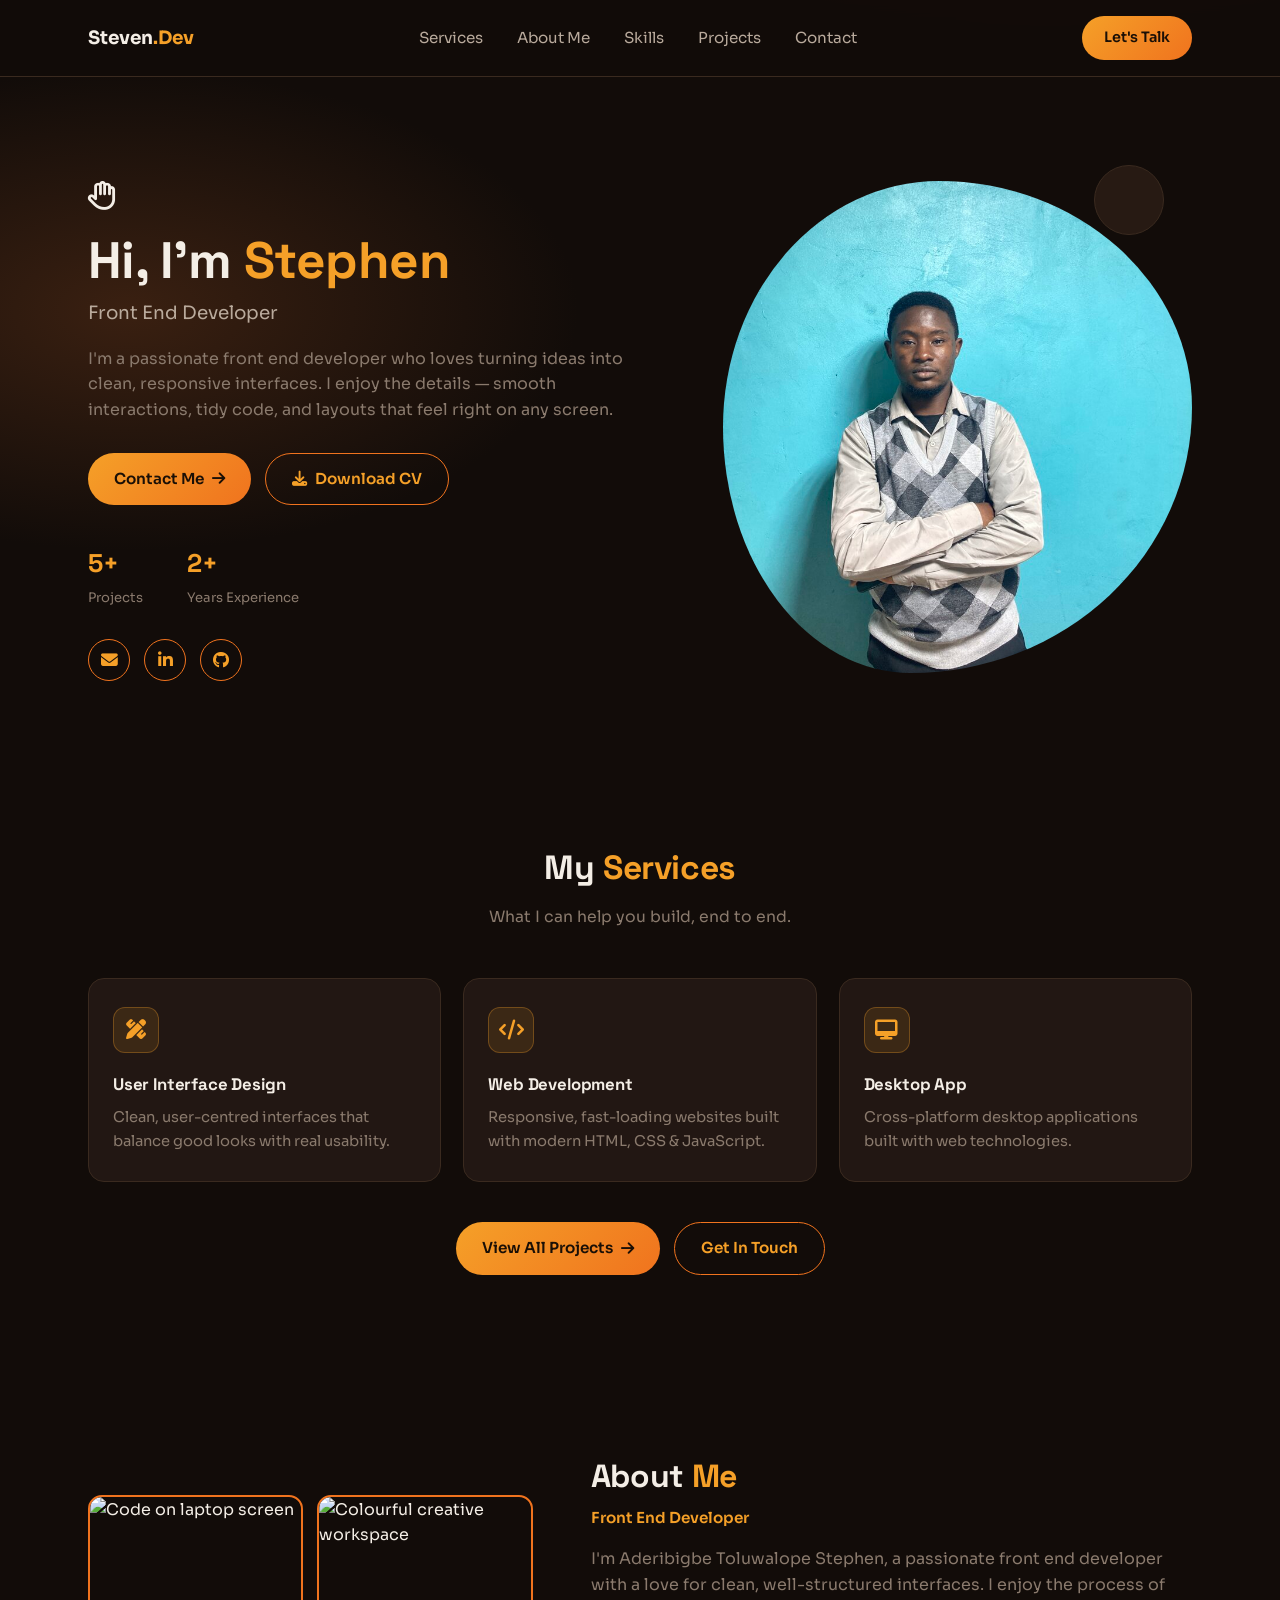
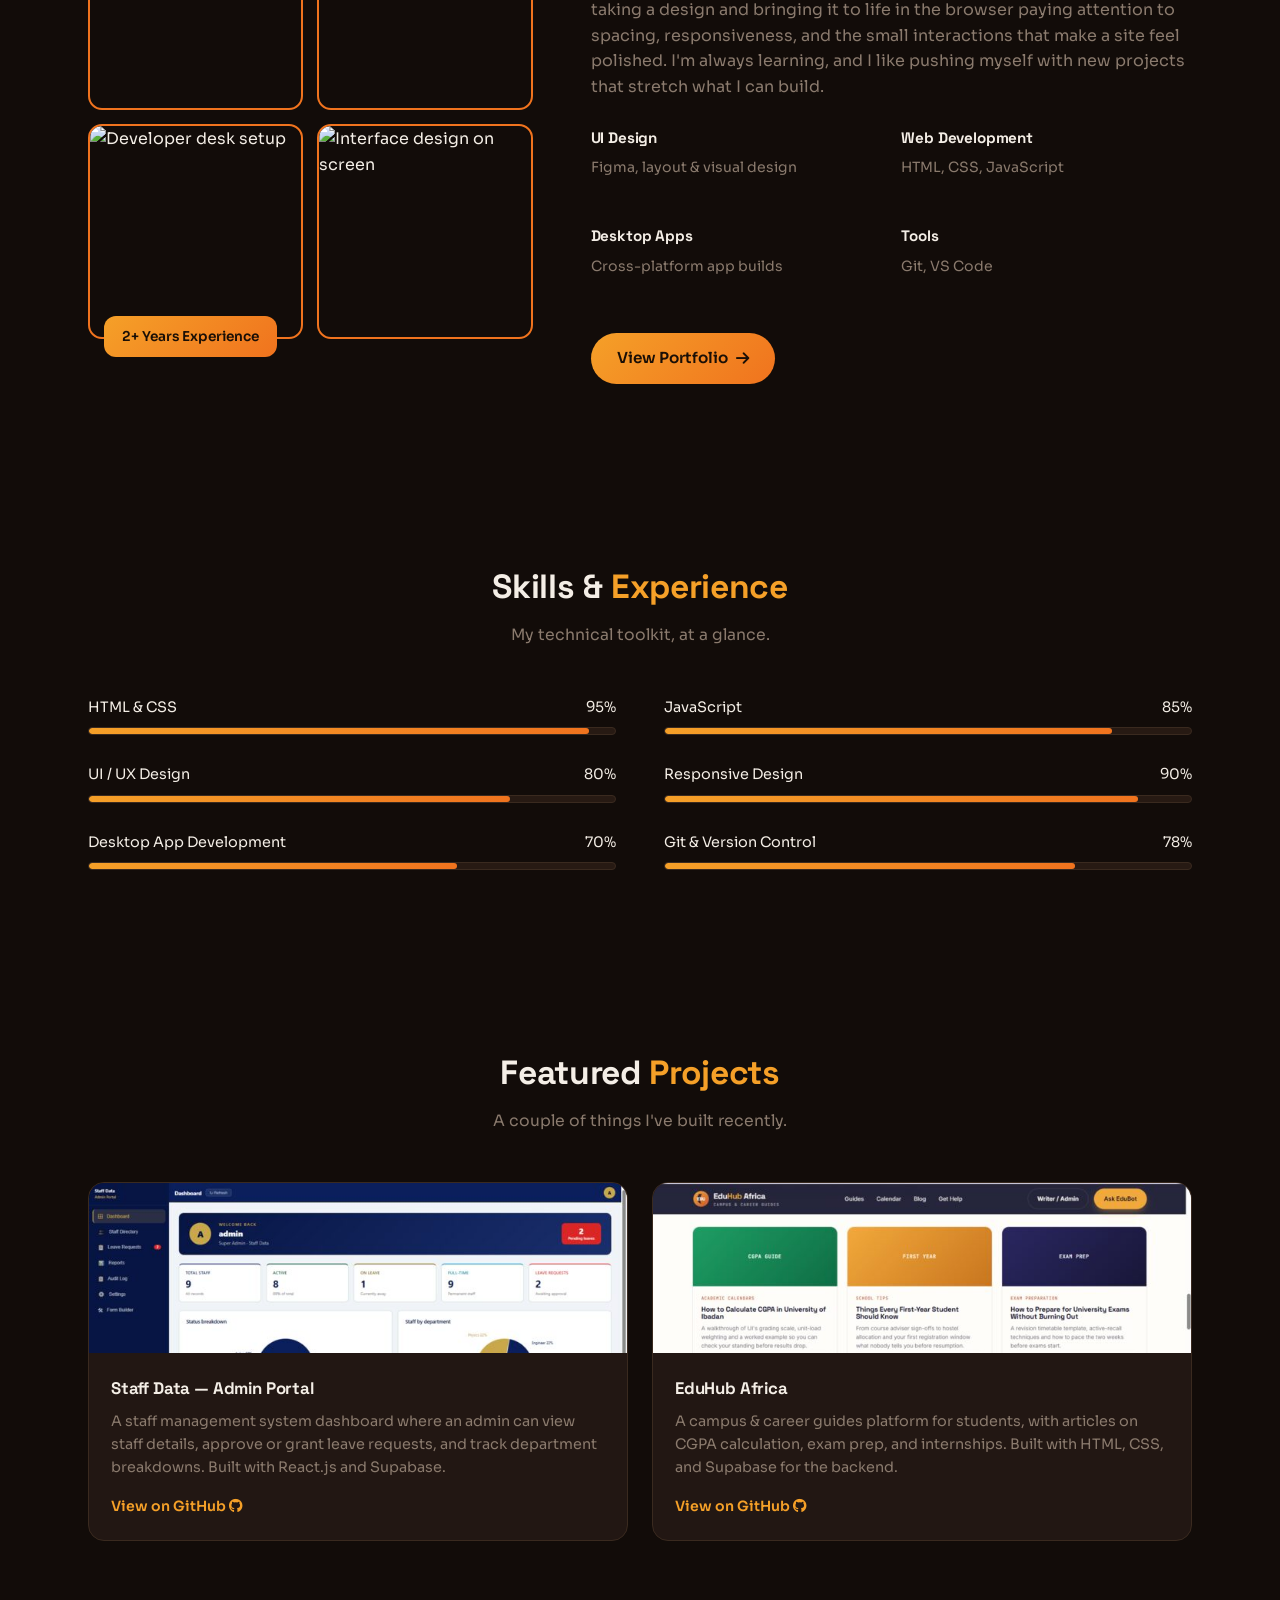
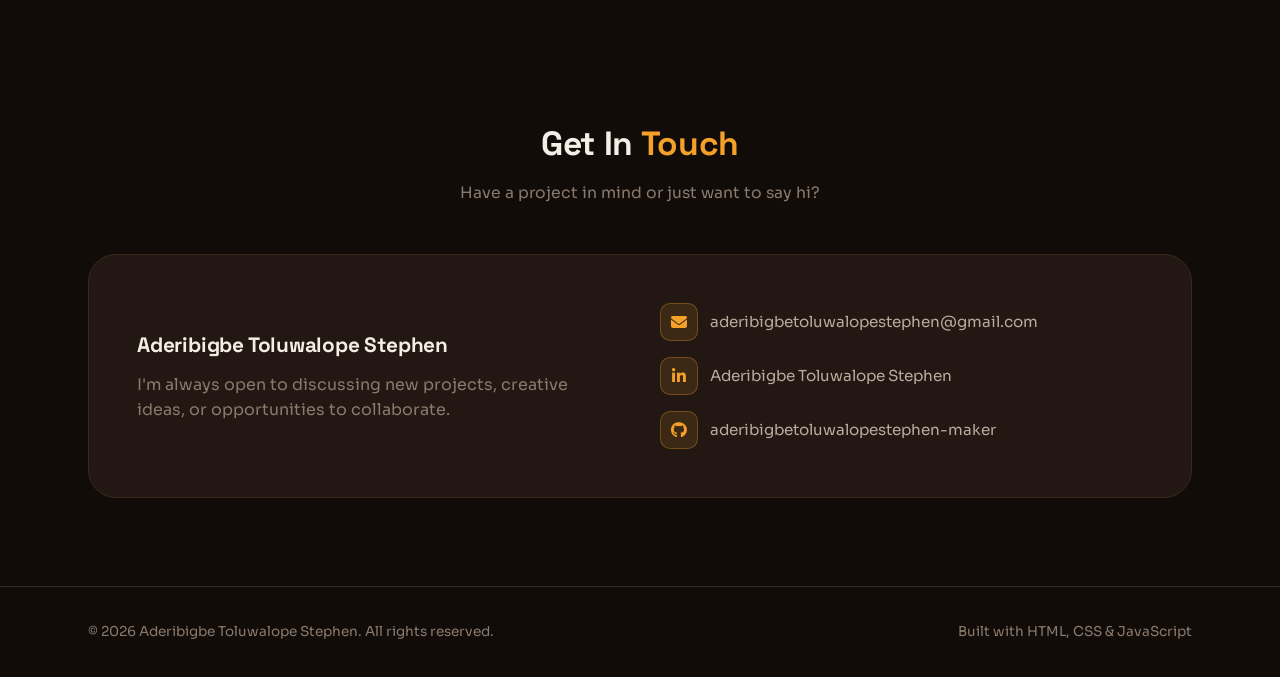
==== webDev-L1-Portfolio/index.html @ 984ddc9a "Add OIBSIP Web Development Task 1 and Task 3" ====
<!DOCTYPE html>
<html lang="en">
<head>
<meta charset="UTF-8">
<meta name="viewport" content="width=device-width, initial-scale=1.0">
<title>Aderibigbe Toluwalope Stephen Portfolio</title>
<link rel="preconnect" href="https://fonts.googleapis.com">
<link rel="preconnect" href="https://fonts.gstatic.com" crossorigin>
<link href="https://fonts.googleapis.com/css2?family=Space+Grotesk:wght@500;600;700&family=Sora:wght@400;500;600&display=swap" rel="stylesheet">
<link rel="stylesheet" href="https://cdnjs.cloudflare.com/ajax/libs/font-awesome/6.5.1/css/all.min.css">
<style>
  :root{
    --bg-0:#120C09;
    --bg-1:#1D1410;
    --bg-2:#271A13;
    --card:#241914e6;
    --line:#3A2A1F;
    --ink:#F4EEE6;
    --ink-dim:#B9AA9C;
    --ink-mute:#8A7A6D;
    --amber-1:#F5A028;
    --amber-2:#F0731E;
    --amber-grad: linear-gradient(135deg, var(--amber-1), var(--amber-2));
    --radius-lg: 28px;
    --radius-md: 16px;
    --maxw: 1160px;
  }
  *{box-sizing:border-box; margin:0; padding:0;}
  html{scroll-behavior:smooth;}
  body{
    font-family:'Sora', sans-serif;
    background:
      radial-gradient(1100px 500px at 82% -6%, #4a2312 0%, transparent 55%),
      radial-gradient(900px 480px at 10% 8%, #3a2011 0%, transparent 50%),
      var(--bg-0);
    color: var(--ink);
    line-height:1.6;
    -webkit-font-smoothing:antialiased;
  }
  h1,h2,h3,h4{ font-family:'Space Grotesk', sans-serif; letter-spacing:-0.01em; }
  a{ color:inherit; text-decoration:none; }
  img{ max-width:100%; display:block; }
  .wrap{ max-width:var(--maxw); margin:0 auto; padding:0 28px; }
  .amber{ color: var(--amber-1); }

  /* ---------- NAV ---------- */
  header{
    position:sticky; top:0; z-index:50;
    background: rgba(18,12,9,0.82);
    backdrop-filter: blur(10px);
    border-bottom:1px solid var(--line);
  }
  nav.wrap{
    display:flex; align-items:center; justify-content:space-between;
    height:76px;
  }
  .brand{ font-weight:700; font-size:1.15rem; }
  .brand span{ color: var(--amber-1); }
  .nav-links{ display:flex; gap:34px; font-size:0.95rem; color:var(--ink-dim); }
  .nav-links a:hover{ color:var(--ink); }
  .nav-cta{
    padding:10px 22px; border-radius:999px;
    background: var(--amber-grad); color:#1A0F06; font-weight:600; font-size:0.9rem;
  }
  .nav-toggle{ display:none; background:none; border:none; color:var(--ink); font-size:1.6rem; cursor:pointer; }

  /* ---------- HERO ---------- */
  .hero{ padding:96px 0 72px; }
  .hero .wrap{ display:grid; grid-template-columns: 1.05fr 0.85fr; gap:56px; align-items:center; }
  .eyebrow-wave{ font-size:1.8rem; }
  .hero h1{ font-size:clamp(2.3rem, 4vw, 3.4rem); line-height:1.08; margin:14px 0 10px; }
  .hero .role{ color: var(--ink-dim); font-size:1.15rem; margin-bottom:18px; }
  .hero p.lede{ color: var(--ink-mute); max-width:46ch; margin-bottom:30px; }
  .btn-row{ display:flex; gap:14px; margin-bottom:38px; flex-wrap:wrap; }
  .btn{ padding:13px 26px; border-radius:999px; font-weight:600; font-size:0.95rem; display:inline-flex; align-items:center; gap:8px; }
  .btn-solid{ background: var(--amber-grad); color:#1A0F06; }
  .btn-outline{ border:1.5px solid var(--amber-2); color: var(--amber-1); }
  .stats{ display:flex; gap:44px; }
  .stat b{ display:block; font-family:'Space Grotesk'; font-size:1.6rem; color:var(--amber-1); }
  .stat span{ font-size:0.82rem; color:var(--ink-mute); }
  .social-row{ display:flex; gap:14px; margin-top:30px; }
  .social-row a{
    width:42px; height:42px; border-radius:50%;
    border:1.5px solid var(--amber-2); color:var(--amber-1);
    display:flex; align-items:center; justify-content:center; font-size:1.05rem;
    transition: background 0.15s, color 0.15s;
  }
  .social-row a:hover{ background: var(--amber-grad); color:#1A0F06; }

  .hero-photo-wrap{ position:relative; }
  .blob{
    aspect-ratio: 1/1.05;
    border-radius: 46% 54% 60% 40% / 50% 46% 54% 50%;
    background: var(--amber-grad);
    overflow:hidden;
    position:relative;
  }
  .blob img{ width:100%; height:100%; object-fit:cover; }
  .blob-dot{
    position:absolute; width:70px; height:70px; border-radius:50%;
    background: var(--bg-2); border:1px solid var(--line);
    top:-16px; right:6%;
  }

  /* ---------- SECTION HEADS ---------- */
  .section{ padding:88px 0; }
  .section-head{ text-align:center; max-width:520px; margin:0 auto 48px; }
  .section-head h2{ font-size:2.1rem; margin-bottom:10px; }
  .section-head p{ color:var(--ink-mute); font-size:0.98rem; }

  /* ---------- SERVICES / SKILLS GRID ---------- */
  .grid-3{ display:grid; grid-template-columns:repeat(3,1fr); gap:22px; }
  .card{
    background: var(--card);
    border:1px solid var(--line);
    border-radius: var(--radius-md);
    padding:28px 24px;
  }
  .icon-badge{
    width:46px; height:46px; border-radius:12px;
    background: rgba(245,160,40,0.12); border:1px solid rgba(245,160,40,0.3);
    display:flex; align-items:center; justify-content:center;
    font-size:1.25rem; margin-bottom:18px; color:var(--amber-1);
  }
  .card h3{ font-size:1.05rem; margin-bottom:8px; }
  .card p{ color:var(--ink-mute); font-size:0.92rem; }
  .center-cta{ display:flex; justify-content:center; gap:14px; margin-top:40px; flex-wrap:wrap; }

  /* ---------- ABOUT ---------- */
  .about .wrap{ display:grid; grid-template-columns: 0.85fr 1.15fr; gap:58px; align-items:center; }
  .about-collage{ position:relative; }
  .collage-grid{ display:grid; grid-template-columns:1fr 1fr; gap:14px; }
  .collage-grid img{ border-radius:14px; border:2px solid var(--amber-2); aspect-ratio:1/1; object-fit:cover; }
  .collage-badge{
    position:absolute; bottom:-18px; left:16px;
    background: var(--amber-grad); color:#1A0F06; font-weight:600; font-size:0.85rem;
    padding:10px 18px; border-radius:12px;
  }
  .about h2{ font-size:2rem; margin-bottom:4px; }
  .about .role-line{ color:var(--amber-1); font-weight:600; font-size:0.95rem; margin-bottom:16px; }
  .about > .wrap > div:last-child p{ color:var(--ink-mute); margin-bottom:26px; max-width:52ch; }
  .skill-cats{ display:grid; grid-template-columns:1fr 1fr; gap:20px; margin-bottom:30px; }
  .skill-cat h4{ font-size:0.95rem; margin-bottom:6px; }
  .skill-cat p{ color:var(--ink-mute); font-size:0.88rem; }

  /* ---------- SKILLS BARS ---------- */
  .skills-list{ display:grid; grid-template-columns:1fr 1fr; gap:28px 48px; }
  .skill-row .top{ display:flex; justify-content:space-between; font-size:0.9rem; margin-bottom:8px; }
  .skill-row .track{ height:8px; border-radius:999px; background:var(--bg-2); border:1px solid var(--line); overflow:hidden; }
  .skill-row .fill{ height:100%; border-radius:999px; background: var(--amber-grad); }

  /* ---------- PROJECTS ---------- */
  .projects-grid{ display:grid; grid-template-columns:repeat(2,1fr); gap:24px; }
  .project-card{
    background: var(--card); border:1px solid var(--line); border-radius: var(--radius-md);
    overflow:hidden; display:flex; flex-direction:column;
  }
  .project-thumb{ height:170px; overflow:hidden; }
  .project-thumb img{ width:100%; height:100%; object-fit:cover; object-position:top; }
  .project-body{ padding:22px; flex:1; display:flex; flex-direction:column; }
  .project-body h3{ font-size:1.05rem; margin-bottom:8px; }
  .project-body p{ color:var(--ink-mute); font-size:0.9rem; margin-bottom:16px; flex:1; }
  .project-link{ font-size:0.88rem; color:var(--amber-1); font-weight:600; }

  /* ---------- CONTACT ---------- */
  .contact-card{
    background: var(--card); border:1px solid var(--line); border-radius: var(--radius-lg);
    padding:48px; display:grid; grid-template-columns: 1fr 1fr; gap:40px; align-items:center;
  }
  .contact-links{ display:flex; flex-direction:column; gap:16px; }
  .contact-links a{ display:flex; align-items:center; gap:12px; color:var(--ink-dim); font-size:0.95rem; }
  .contact-links a:hover{ color:var(--amber-1); }
  .contact-icon{ width:38px; height:38px; border-radius:10px; background:rgba(245,160,40,0.12); border:1px solid rgba(245,160,40,0.3); display:flex; align-items:center; justify-content:center; color:var(--amber-1); font-size:1rem; }

  footer{ border-top:1px solid var(--line); padding:34px 0; }
  footer .wrap{ display:flex; justify-content:space-between; align-items:center; font-size:0.85rem; color:var(--ink-mute); flex-wrap:wrap; gap:12px; }

  @media (max-width:880px){
    .nav-links{ display:none; }
    .nav-toggle{ display:block; }
    .hero .wrap, .about .wrap{ grid-template-columns:1fr; }
    .hero-photo-wrap{ order:-1; max-width:280px; margin:0 auto; }
    .grid-3{ grid-template-columns:1fr; }
    .projects-grid{ grid-template-columns:1fr; }
    .skills-list{ grid-template-columns:1fr; }
    .contact-card{ grid-template-columns:1fr; padding:32px; }
    .stats{ gap:28px; }
  }
</style>
</head>
<body>

<header>
  <nav class="wrap">
    <div class="brand">Steven<span>.Dev</span></div>
    <div class="nav-links">
      <a href="#services">Services</a>
      <a href="#about">About Me</a>
      <a href="#skills">Skills</a>
      <a href="#projects">Projects</a>
      <a href="#contact">Contact</a>
    </div>
    <a href="#contact" class="nav-cta">Let's Talk</a>
    <button class="nav-toggle" id="navToggle" aria-label="Toggle menu"><i class="fa-solid fa-bars"></i></button>
  </nav>
</header>

<section class="hero">
  <div class="wrap">
    <div>
      <div class="eyebrow-wave"><i class="fa-regular fa-hand"></i></div>
      <h1>Hi, I'm <span class="amber">Stephen</span></h1>
      <div class="role">Front End Developer</div>
      <p class="lede">I'm a passionate front end developer who loves turning ideas into clean, responsive interfaces. I enjoy the details — smooth interactions, tidy code, and layouts that feel right on any screen.</p>
      <div class="btn-row">
        <a href="#contact" class="btn btn-solid">Contact Me <i class="fa-solid fa-arrow-right"></i></a>
        <a href="#" class="btn btn-outline"><i class="fa-solid fa-download"></i> Download CV</a>
      </div>
      <div class="stats">
        <div class="stat"><b>5+</b><span>Projects</span></div>
        <div class="stat"><b>2+</b><span>Years Experience</span></div>
      </div>
      <div class="social-row">
        <a href="mailto:aderibigbetoluwalopestephen@gmail.com" aria-label="Email"><i class="fa-solid fa-envelope"></i></a>
        <a href="https://www.linkedin.com/in/toluwalope-stephen-aderibigbe-991207379" aria-label="LinkedIn"><i class="fa-brands fa-linkedin-in"></i></a>
        <a href="https://github.com/aderibigbetoluwalopestephen-maker" aria-label="GitHub"><i class="fa-brands fa-github"></i></a>
      </div>
    </div>
    <div class="hero-photo-wrap">
      <div class="blob">
        <img src="[data-uri]" alt="Aderibigbe Toluwalope Stephen">
      </div>
      <div class="blob-dot"></div>
    </div>
  </div>
</section>

<section class="section" id="services">
  <div class="wrap">
    <div class="section-head">
      <h2>My <span class="amber">Services</span></h2>
      <p>What I can help you build, end to end.</p>
    </div>
    <div class="grid-3">
      <div class="card"><div class="icon-badge"><i class="fa-solid fa-pen-ruler"></i></div><h3>User Interface Design</h3><p>Clean, user-centred interfaces that balance good looks with real usability.</p></div>
      <div class="card"><div class="icon-badge"><i class="fa-solid fa-code"></i></div><h3>Web Development</h3><p>Responsive, fast-loading websites built with modern HTML, CSS &amp; JavaScript.</p></div>
      <div class="card"><div class="icon-badge"><i class="fa-solid fa-desktop"></i></div><h3>Desktop App</h3><p>Cross-platform desktop applications built with web technologies.</p></div>
    </div>
    <div class="center-cta">
      <a href="#projects" class="btn btn-solid">View All Projects <i class="fa-solid fa-arrow-right"></i></a>
      <a href="#contact" class="btn btn-outline">Get In Touch</a>
    </div>
  </div>
</section>

<section class="section about" id="about">
  <div class="wrap">
    <div class="about-collage">
      <div class="collage-grid">
        <img src="https://images.unsplash.com/photo-1517694712202-14dd9538aa97?q=80&w=500&auto=format&fit=crop" alt="Code on laptop screen">
        <img src="https://images.unsplash.com/photo-1522542550221-31fd19575a2d?q=80&w=500&auto=format&fit=crop" alt="Colourful creative workspace">
        <img src="https://images.unsplash.com/photo-1498050108023-c5249f4df085?q=80&w=500&auto=format&fit=crop" alt="Developer desk setup">
        <img src="https://images.unsplash.com/photo-1551650975-87deedd944c3?q=80&w=500&auto=format&fit=crop" alt="Interface design on screen">
      </div>
      <div class="collage-badge">2+ Years Experience</div>
    </div>
    <div>
      <h2>About <span class="amber">Me</span></h2>
      <div class="role-line">Front End Developer</div>
      <p>I'm Aderibigbe Toluwalope Stephen, a passionate front end developer with a love for clean, well-structured interfaces. I enjoy the process of taking a design and bringing it to life in the browser paying attention to spacing, responsiveness, and the small interactions that make a site feel polished. I'm always learning, and I like pushing myself with new projects that stretch what I can build.</p>
      <div class="skill-cats">
        <div class="skill-cat"><h4>UI Design</h4><p>Figma, layout &amp; visual design</p></div>
        <div class="skill-cat"><h4>Web Development</h4><p>HTML, CSS, JavaScript</p></div>
        <div class="skill-cat"><h4>Desktop Apps</h4><p>Cross-platform app builds</p></div>
        <div class="skill-cat"><h4>Tools</h4><p>Git, VS Code</p></div>
      </div>
      <a href="#projects" class="btn btn-solid">View Portfolio <i class="fa-solid fa-arrow-right"></i></a>
    </div>
  </div>
</section>

<section class="section" id="skills">
  <div class="wrap">
    <div class="section-head">
      <h2>Skills &amp; <span class="amber">Experience</span></h2>
      <p>My technical toolkit, at a glance.</p>
    </div>
    <div class="skills-list">
      <div class="skill-row"><div class="top"><span>HTML &amp; CSS</span><span>95%</span></div><div class="track"><div class="fill" style="width:95%"></div></div></div>
      <div class="skill-row"><div class="top"><span>JavaScript</span><span>85%</span></div><div class="track"><div class="fill" style="width:85%"></div></div></div>
      <div class="skill-row"><div class="top"><span>UI / UX Design</span><span>80%</span></div><div class="track"><div class="fill" style="width:80%"></div></div></div>
      <div class="skill-row"><div class="top"><span>Responsive Design</span><span>90%</span></div><div class="track"><div class="fill" style="width:90%"></div></div></div>
      <div class="skill-row"><div class="top"><span>Desktop App Development</span><span>70%</span></div><div class="track"><div class="fill" style="width:70%"></div></div></div>
      <div class="skill-row"><div class="top"><span>Git &amp; Version Control</span><span>78%</span></div><div class="track"><div class="fill" style="width:78%"></div></div></div>
    </div>
  </div>
</section>

<section class="section" id="projects">
  <div class="wrap">
    <div class="section-head">
      <h2>Featured <span class="amber">Projects</span></h2>
      <p>A couple of things I've built recently.</p>
    </div>
    <div class="projects-grid">
      <div class="project-card">
        <div class="project-thumb"><img src="[data-uri]" alt="Staff Data admin dashboard screenshot"></div>
        <div class="project-body">
          <h3>Staff Data — Admin Portal</h3>
          <p>A staff management system dashboard where an admin can view staff details, approve or grant leave requests, and track department breakdowns. Built with React.js and Supabase.</p>
          <a href="https://github.com/aderibigbetoluwalopestephen-maker/ui-staff-management-system" class="project-link">View on GitHub <i class="fa-brands fa-github"></i></a>
        </div>
      </div>
      <div class="project-card">
        <div class="project-thumb"><img src="[data-uri]" alt="EduHub Africa website screenshot"></div>
        <div class="project-body">
          <h3>EduHub Africa</h3>
          <p>A campus &amp; career guides platform for students, with articles on CGPA calculation, exam prep, and internships. Built with HTML, CSS, and Supabase for the backend.</p>
          <a href="#" class="project-link">View on GitHub <i class="fa-brands fa-github"></i></a>
        </div>
      </div>
        </div>
      </div>
    </div>
  </div>
</section>

<section class="section" id="contact">
  <div class="wrap">
    <div class="section-head">
      <h2>Get In <span class="amber">Touch</span></h2>
      <p>Have a project in mind or just want to say hi?</p>
    </div>
    <div class="contact-card">
      <div>
        <h3 style="font-size:1.3rem; margin-bottom:10px;">Aderibigbe Toluwalope Stephen</h3>
        <p style="color:var(--ink-mute); max-width:38ch;">I'm always open to discussing new projects, creative ideas, or opportunities to collaborate.</p>
      </div>
      <div class="contact-links">
        <a href="mailto:aderibigbetoluwalopestephen@gmail.com"><span class="contact-icon"><i class="fa-solid fa-envelope"></i></span> aderibigbetoluwalopestephen@gmail.com</a>
        <a href="https://www.linkedin.com/in/toluwalope-stephen-aderibigbe-991207379/"><span class="contact-icon"><i class="fa-brands fa-linkedin-in"></i></span> Aderibigbe Toluwalope Stephen</a>
        <a href="https://github.com/aderibigbetoluwalopestephen-maker"><span class="contact-icon"><i class="fa-brands fa-github"></i></span> aderibigbetoluwalopestephen-maker</a>
      </div>
    </div>
  </div>
</section>

<footer>
  <div class="wrap">
    <span>© 2026 Aderibigbe Toluwalope Stephen. All rights reserved.</span>
    <span>Built with HTML, CSS &amp; JavaScript</span>
  </div>
</footer>

<script>
  // Mobile nav toggle
  const toggle = document.getElementById('navToggle');
  const navLinks = document.querySelector('.nav-links');
  toggle.addEventListener('click', () => {
    const isOpen = navLinks.classList.toggle('open');
    if(isOpen){
      navLinks.style.display = 'flex';
      navLinks.style.flexDirection = 'column';
      navLinks.style.position = 'absolute';
      navLinks.style.top = '76px';
      navLinks.style.left = '0';
      navLinks.style.right = '0';
      navLinks.style.background = 'var(--bg-1)';
      navLinks.style.padding = '24px 28px';
      navLinks.style.borderBottom = '1px solid var(--line)';
    } else {
      navLinks.style.display = 'none';
    }
  });

  // Close mobile nav on link click
  document.querySelectorAll('.nav-links a').forEach(link => {
    link.addEventListener('click', () => {
      if(window.innerWidth <= 880){
        navLinks.style.display = 'none';
        navLinks.classList.remove('open');
      }
    });
  });
</script>

</body>
</html>
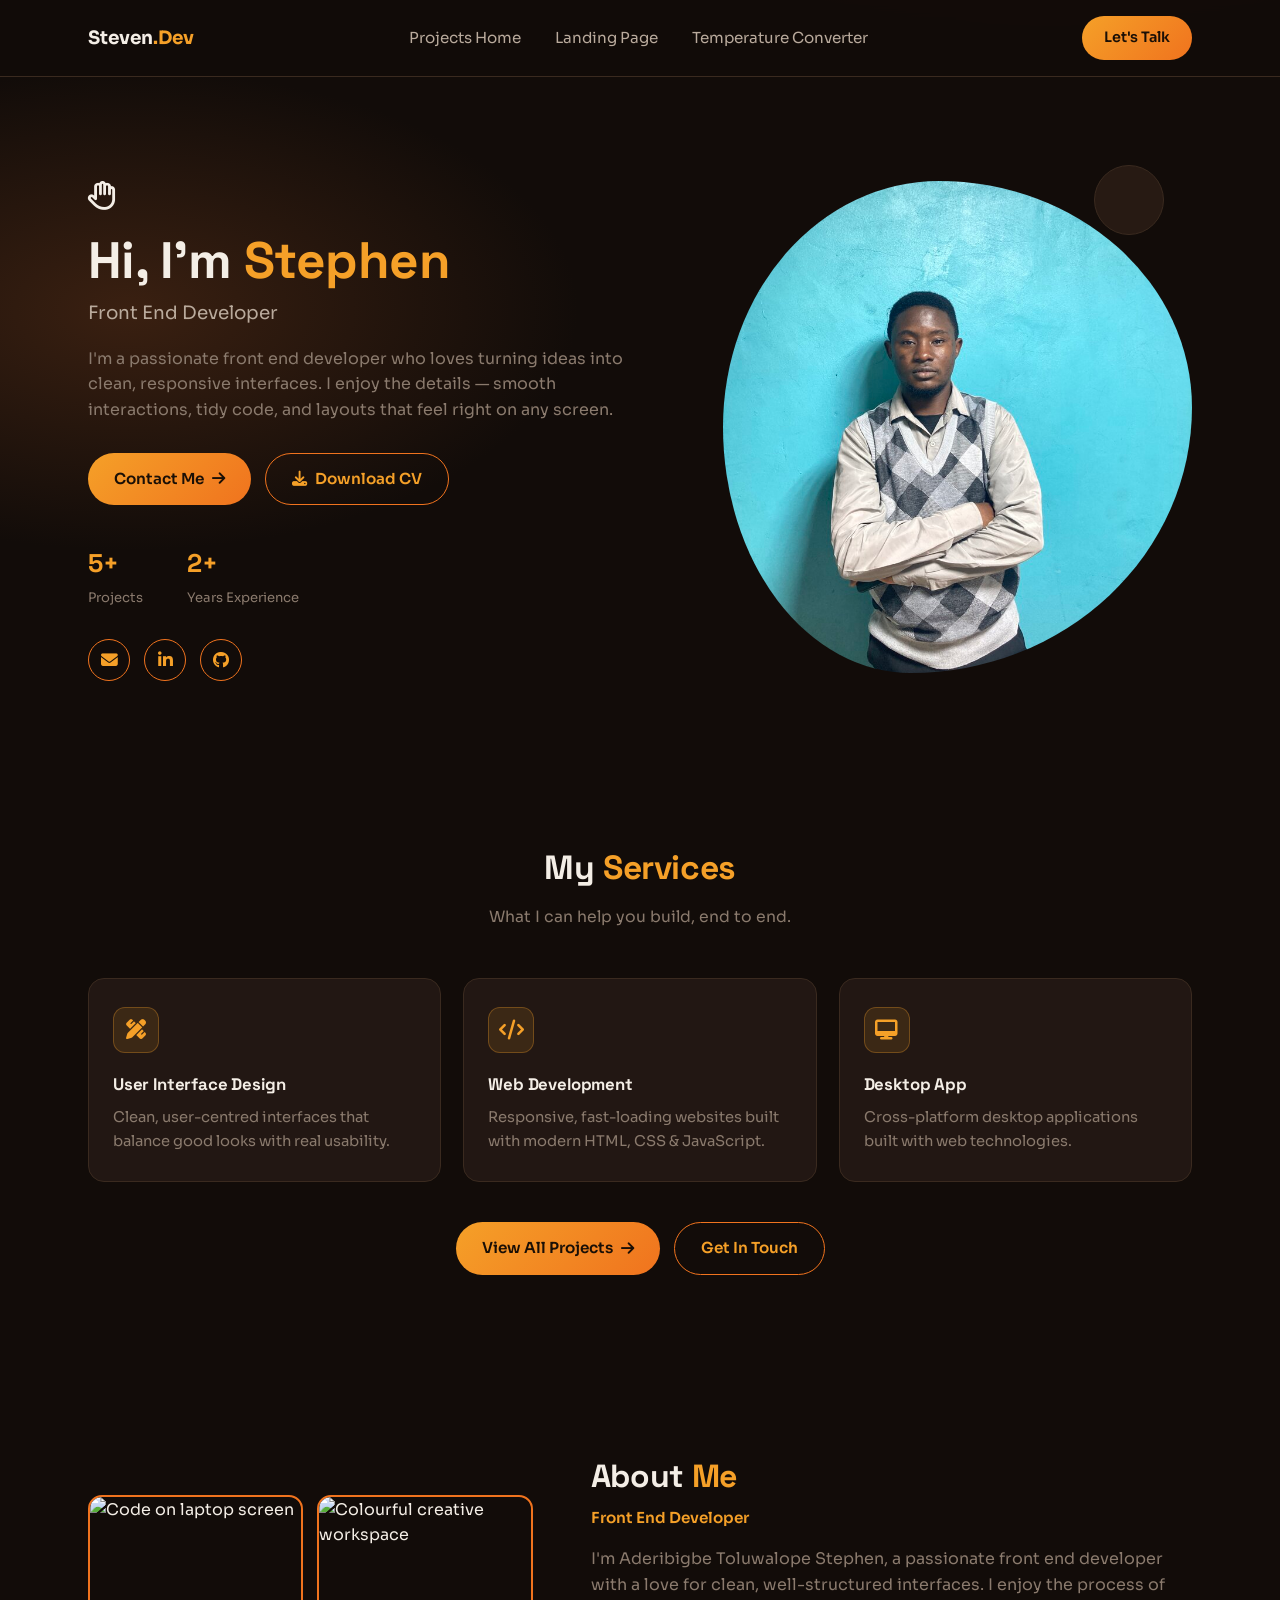
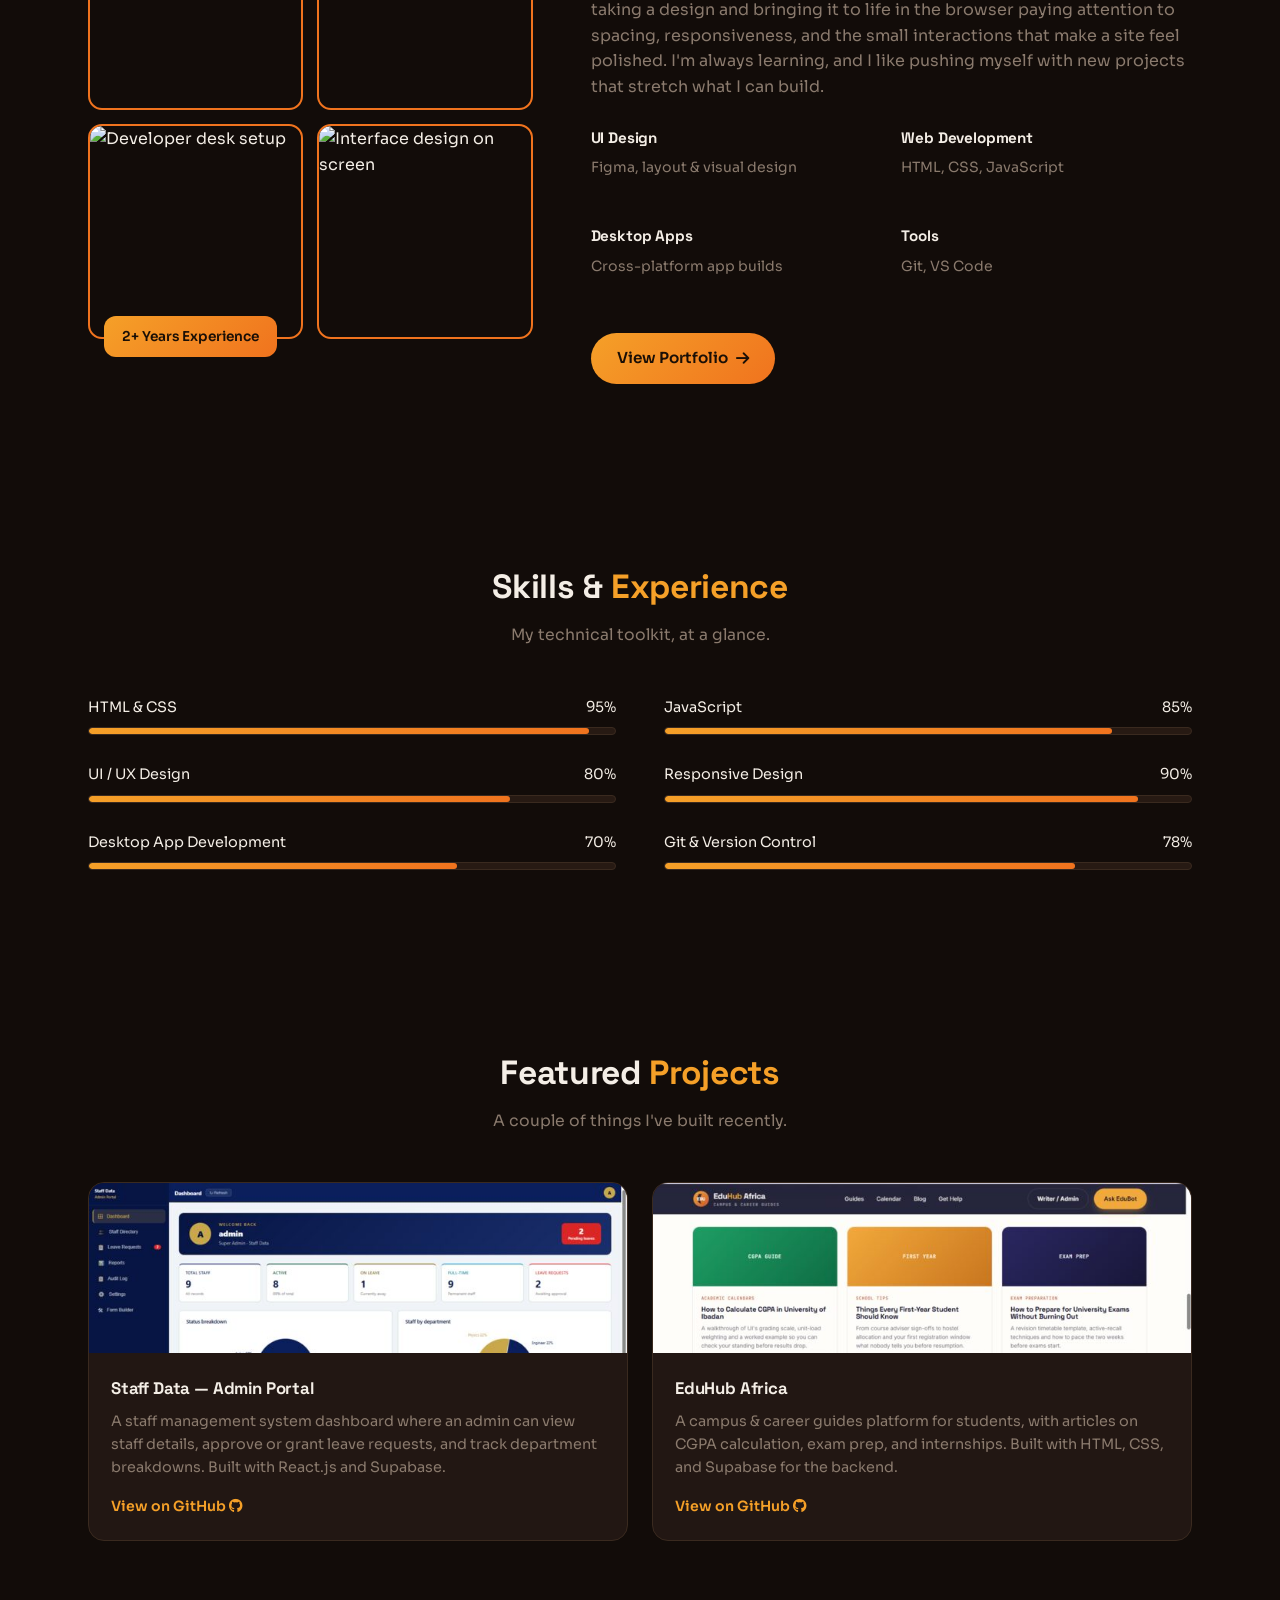
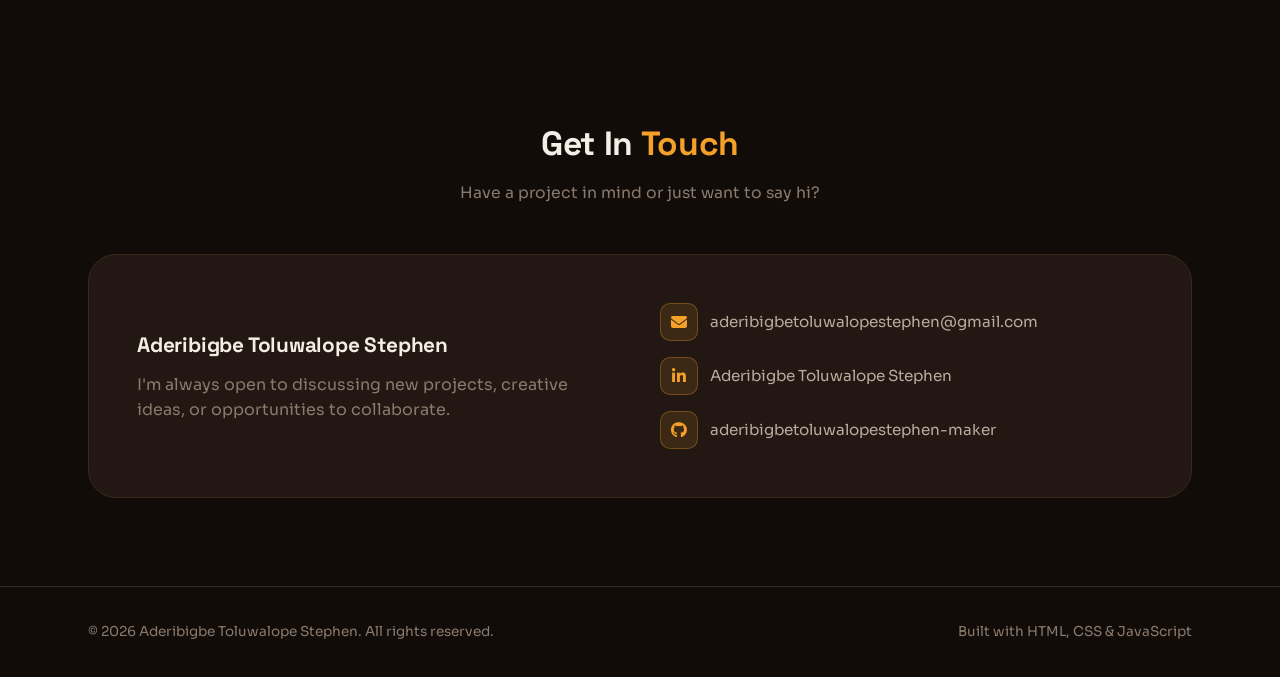
==== commit 75af5871: "feat: link all OIBSIP project pages" ====
--- a/webDev-L1-Portfolio/index.html
+++ b/webDev-L1-Portfolio/index.html
@@ -194,11 +194,9 @@
   <nav class="wrap">
     <div class="brand">Steven<span>.Dev</span></div>
     <div class="nav-links">
-      <a href="#services">Services</a>
-      <a href="#about">About Me</a>
-      <a href="#skills">Skills</a>
-      <a href="#projects">Projects</a>
-      <a href="#contact">Contact</a>
+      <a href="../index.html">Projects Home</a>
+      <a href="../WebDev-L1-LandingPage/index.html">Landing Page</a>
+      <a href="../WebDev-L1-TemperatureConverter/index.html">Temperature Converter</a>
     </div>
     <a href="#contact" class="nav-cta">Let's Talk</a>
     <button class="nav-toggle" id="navToggle" aria-label="Toggle menu"><i class="fa-solid fa-bars"></i></button>
@@ -214,7 +212,7 @@
       <p class="lede">I'm a passionate front end developer who loves turning ideas into clean, responsive interfaces. I enjoy the details — smooth interactions, tidy code, and layouts that feel right on any screen.</p>
       <div class="btn-row">
         <a href="#contact" class="btn btn-solid">Contact Me <i class="fa-solid fa-arrow-right"></i></a>
-        <a href="#" class="btn btn-outline"><i class="fa-solid fa-download"></i> Download CV</a>
+        <a href="resume.pdf" class="btn btn-outline" download="Stephen-Aderibigbe-Resume.pdf"><i class="fa-solid fa-download"></i> Download CV</a>
       </div>
       <div class="stats">
         <div class="stat"><b>5+</b><span>Projects</span></div>
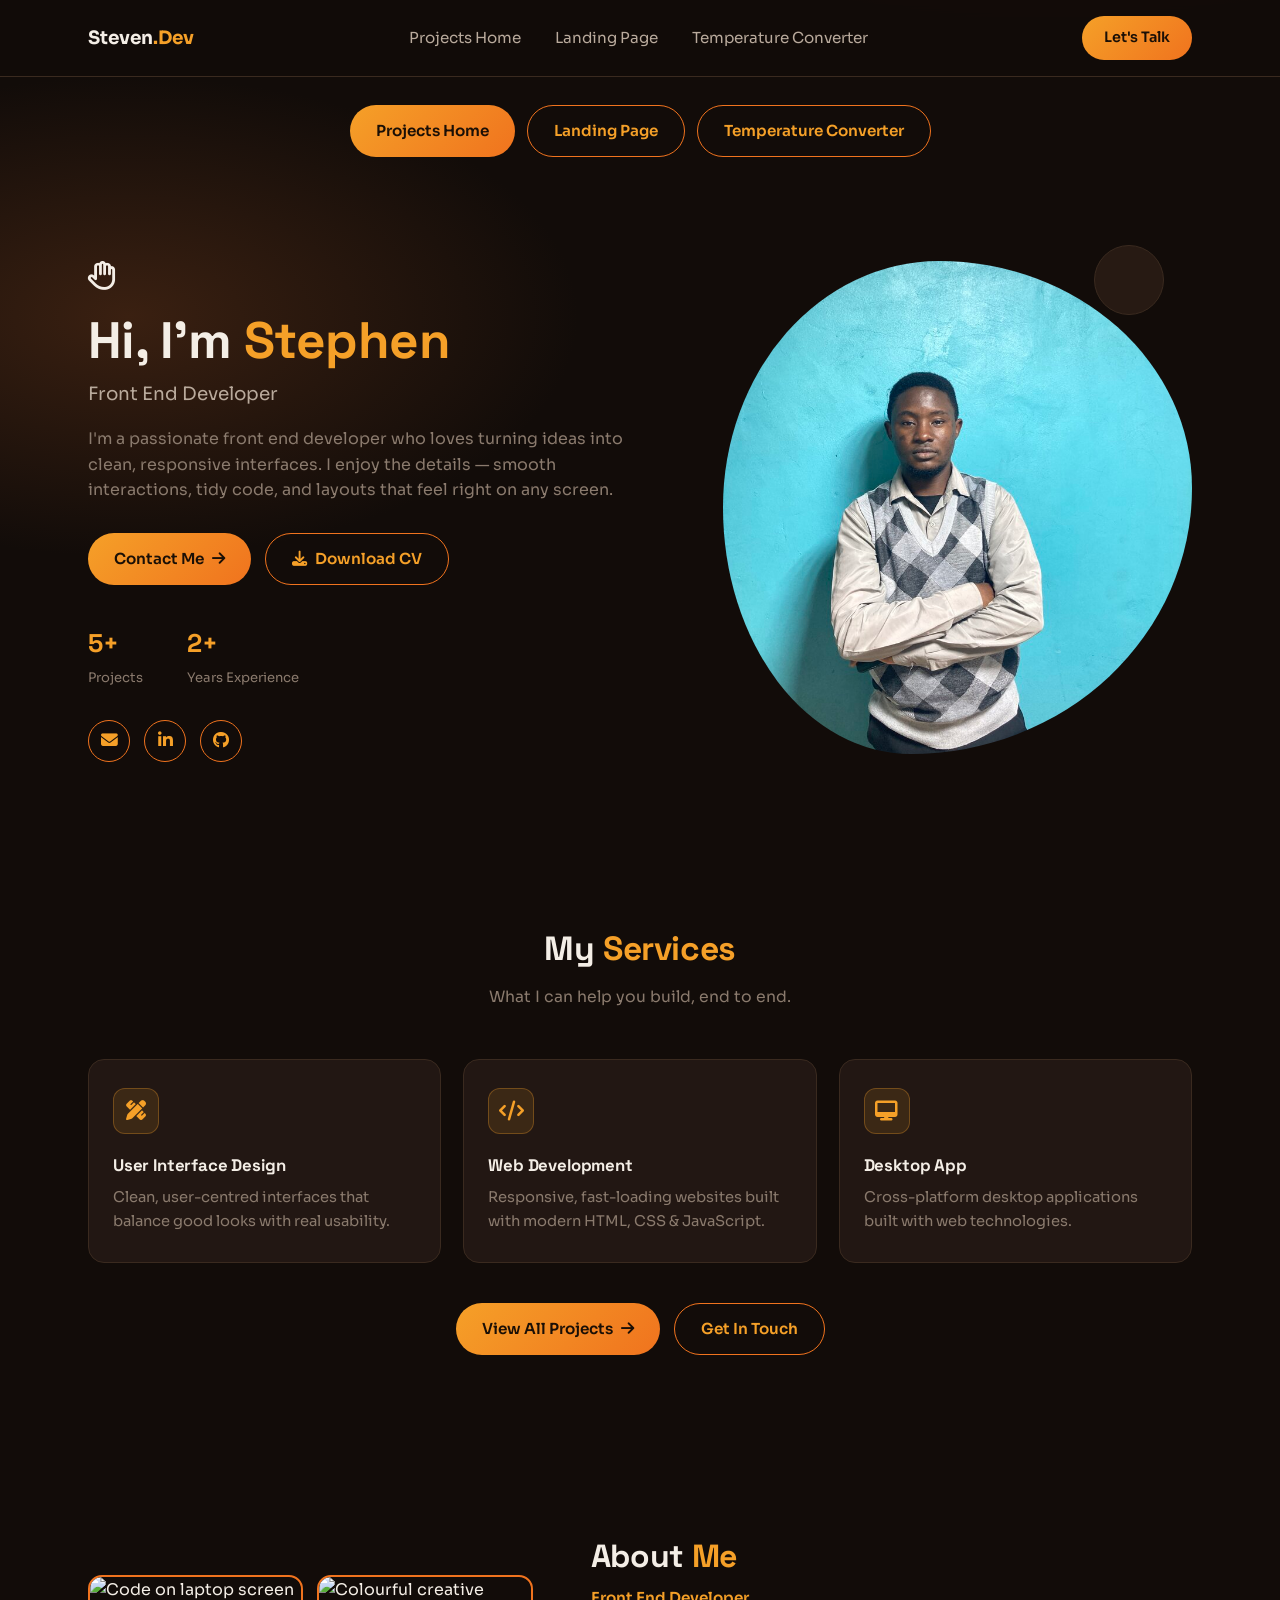
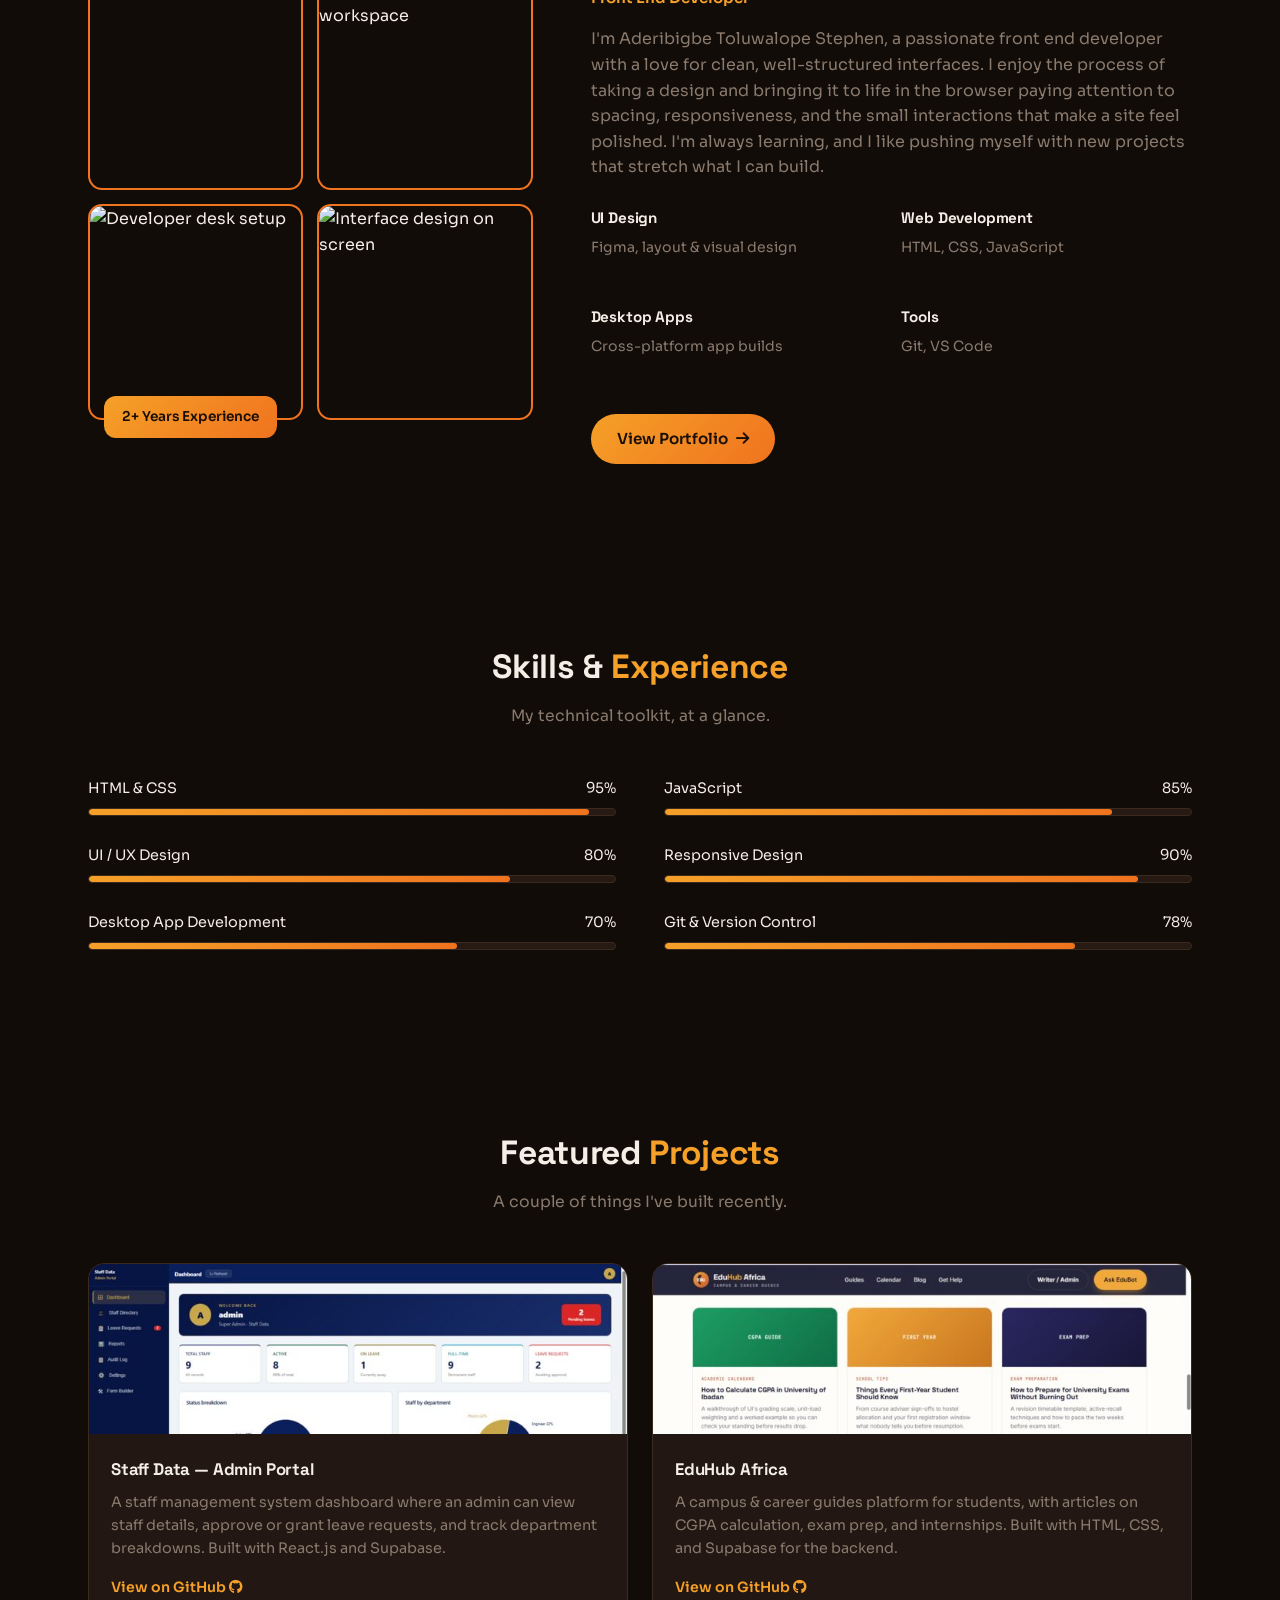
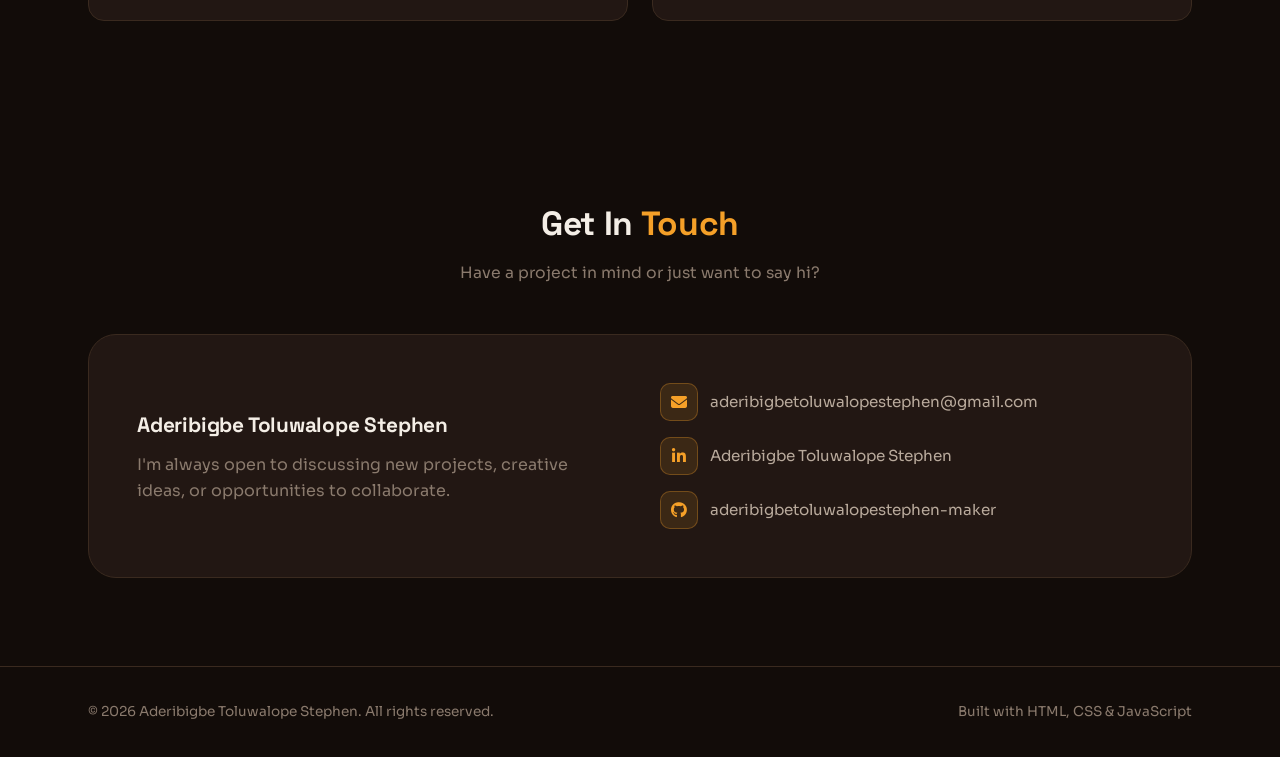
==== commit 7e68f795: "Add navigation buttons to portfolio and temperature converter" ====
--- a/webDev-L1-Portfolio/index.html
+++ b/webDev-L1-Portfolio/index.html
@@ -203,6 +203,14 @@
   </nav>
 </header>
 
+<section class="project-navigation" style="padding:28px 0 0;">
+  <div class="wrap" style="display:flex;justify-content:center;gap:12px;flex-wrap:wrap;">
+    <a href="../index.html" class="btn btn-solid">Projects Home</a>
+    <a href="../WebDev-L1-LandingPage/index.html" class="btn btn-outline">Landing Page</a>
+    <a href="../WebDev-L1-TemperatureConverter/index.html" class="btn btn-outline">Temperature Converter</a>
+  </div>
+</section>
+
 <section class="hero">
   <div class="wrap">
     <div>
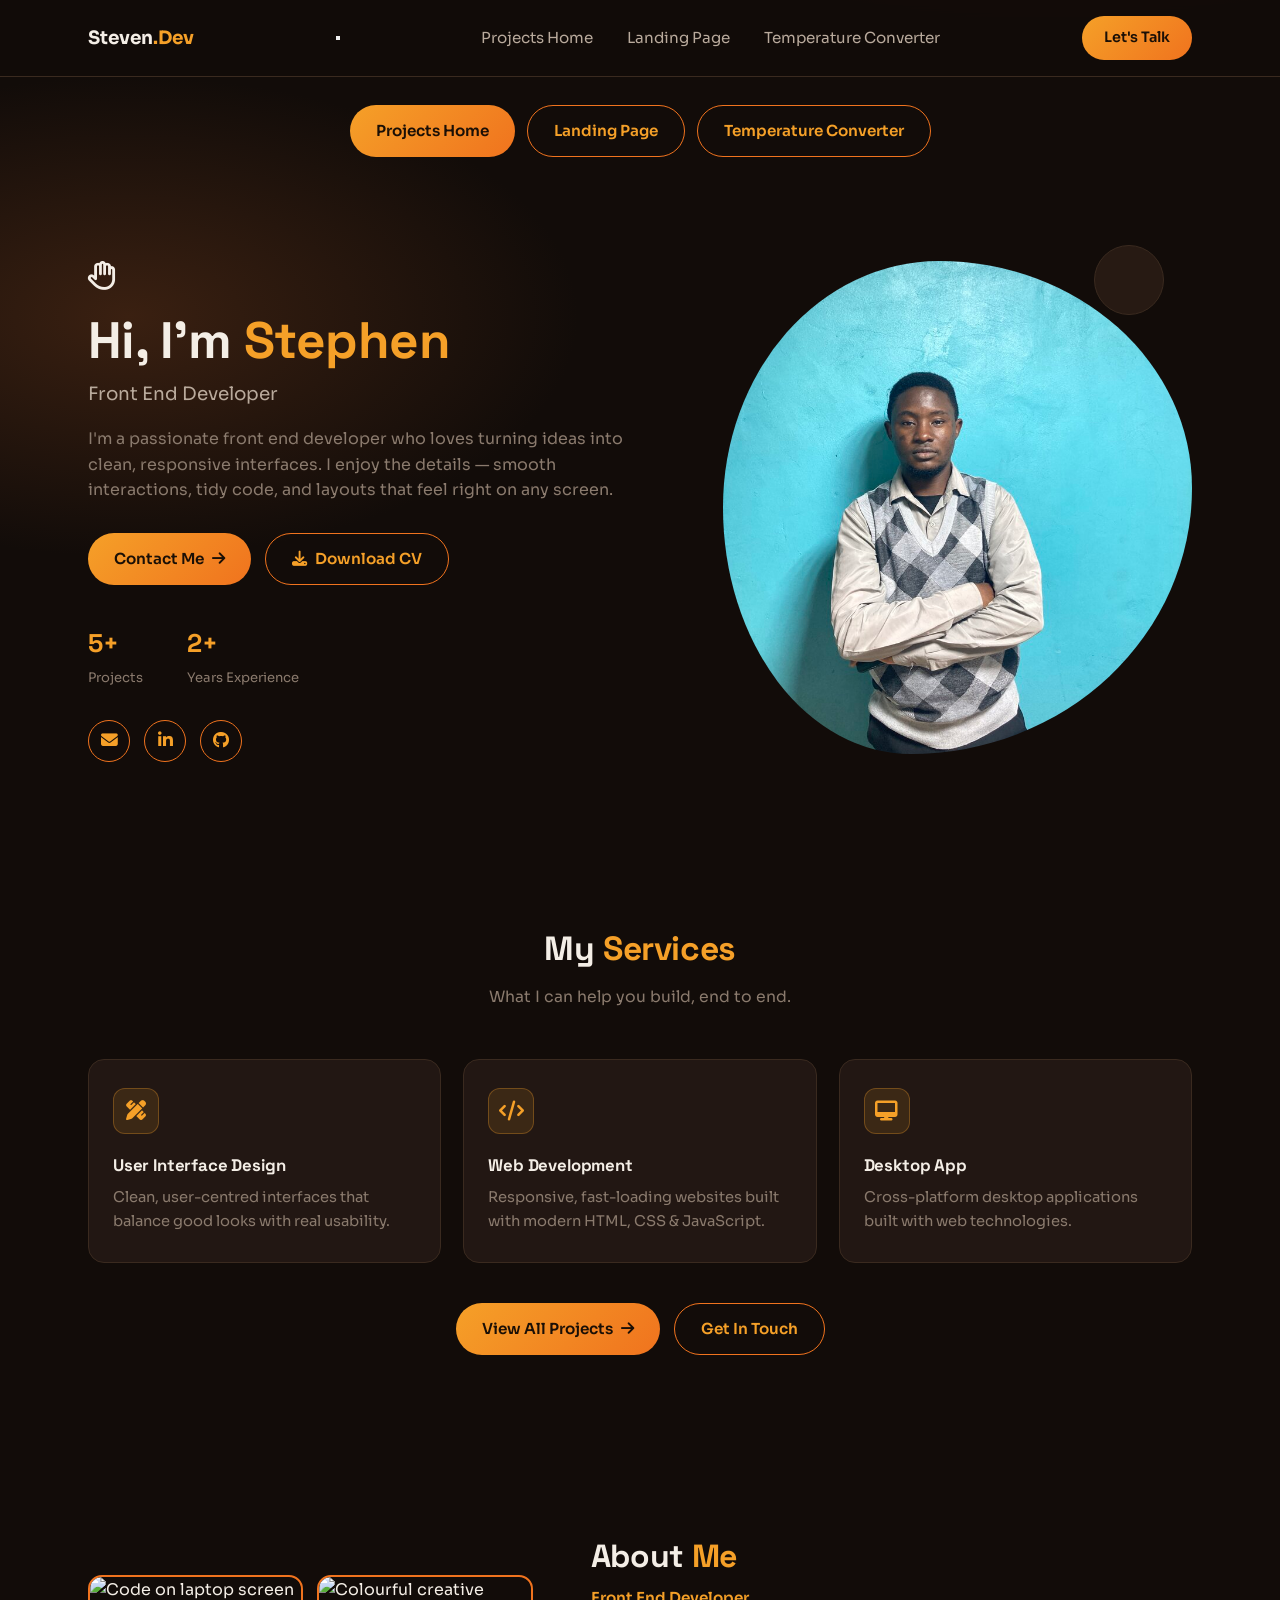
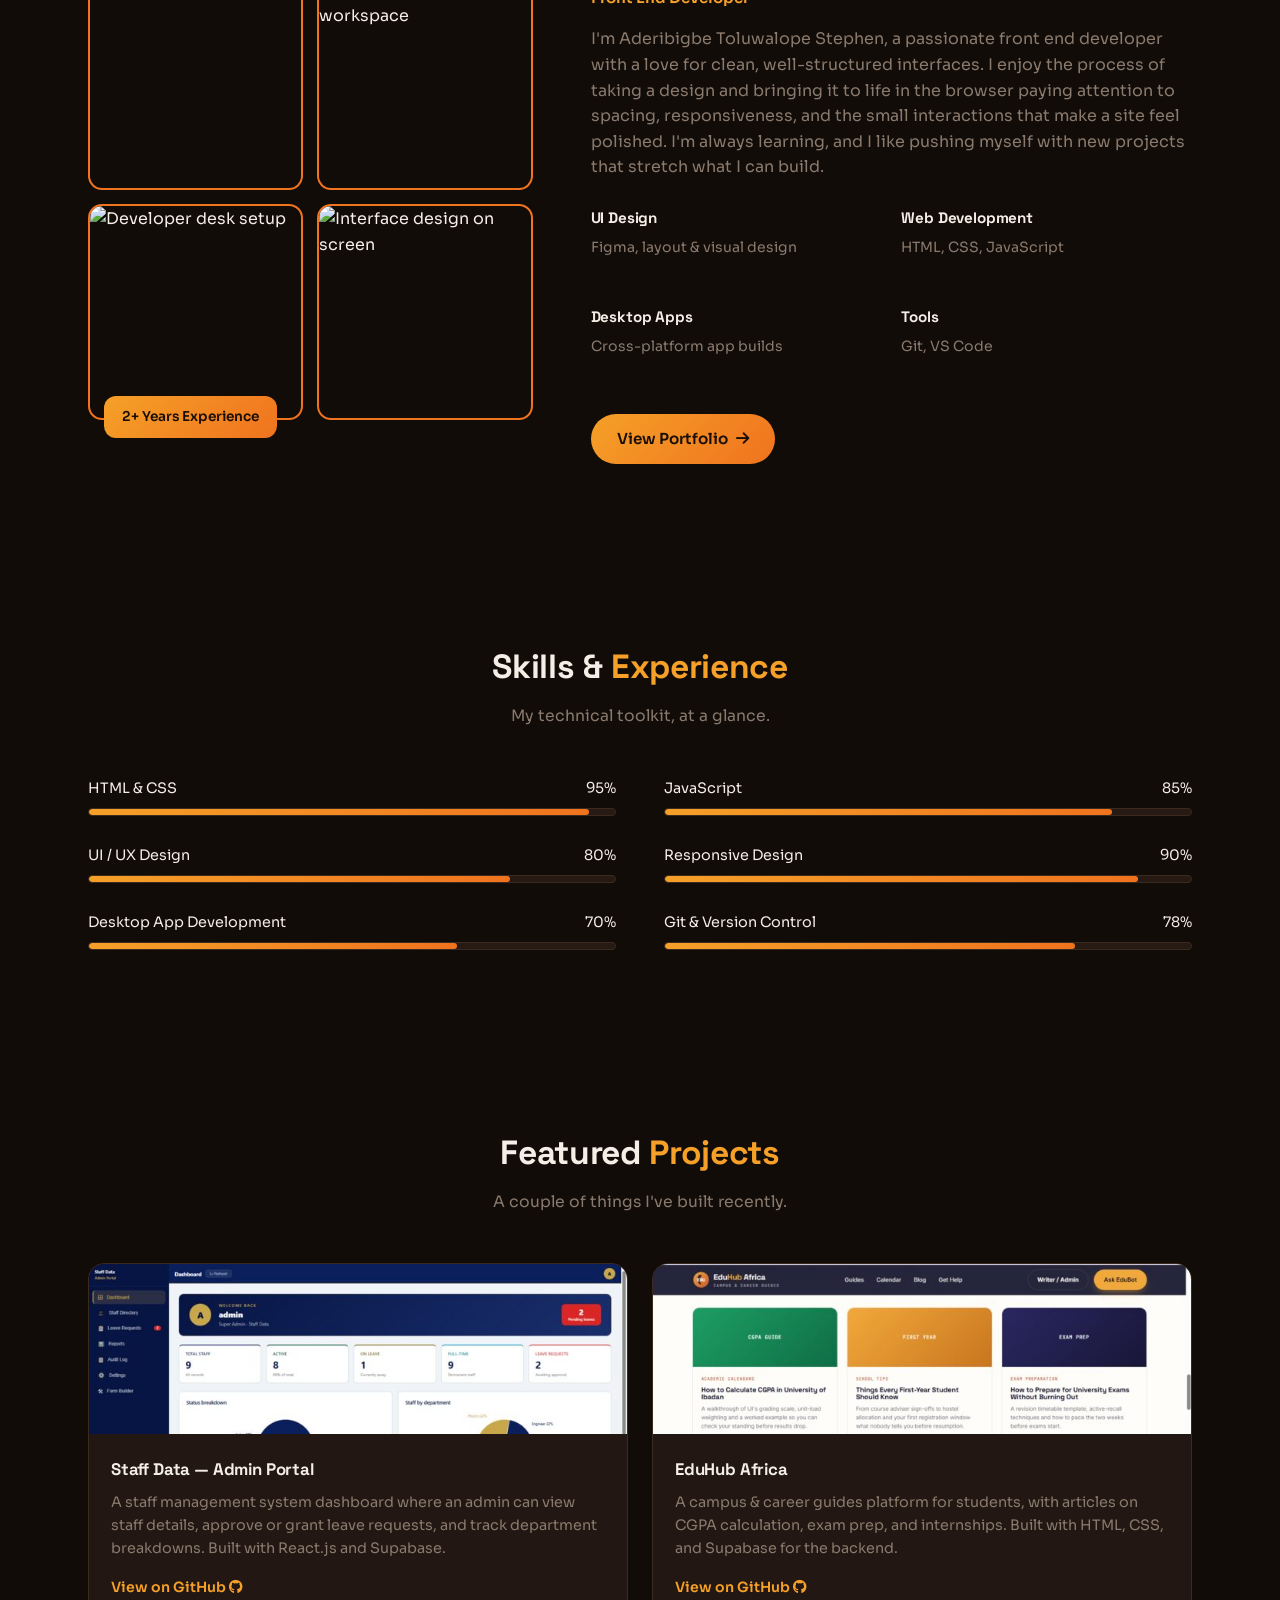
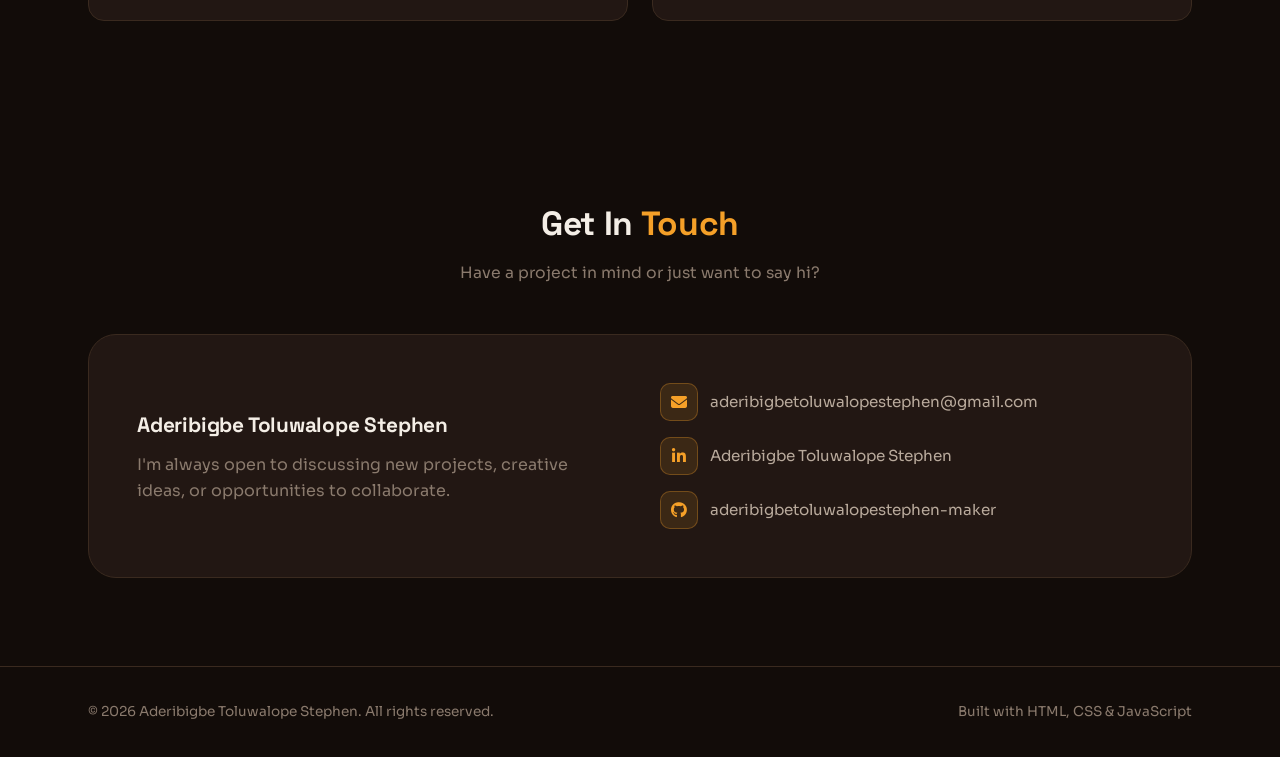
==== commit 1abc3b12: "feat: add modern mobile dropdown menus" ====
--- a/webDev-L1-Portfolio/index.html
+++ b/webDev-L1-Portfolio/index.html
@@ -186,6 +186,46 @@
     .contact-card{ grid-template-columns:1fr; padding:32px; }
     .stats{ gap:28px; }
   }
+  /* ---------- MOBILE RESPONSIVE PROJECT NAV ---------- */
+  @media (max-width: 880px){
+    header{position:sticky;}
+    nav.wrap{height:auto; min-height:68px; padding:12px 18px; gap:12px;}
+    .brand{font-size:1rem;}
+    .nav-links{display:flex; width:100%; order:3; gap:8px; overflow-x:auto; padding:2px 0 6px; scrollbar-width:none; white-space:nowrap;}
+    .nav-links::-webkit-scrollbar{display:none;}
+    .nav-links a{font-size:.78rem; padding:7px 10px; border:1px solid var(--line); border-radius:999px; flex:0 0 auto;}
+    .nav-cta{font-size:.78rem; padding:8px 14px; margin-left:auto;}
+    .nav-toggle{display:none;}
+    .hero{padding:54px 0 48px;}
+    .hero .wrap{gap:34px;}
+    .hero h1{font-size:clamp(2rem,10vw,3rem);}
+    .hero .role{font-size:1rem;}
+    .hero p.lede{font-size:.9rem;}
+    .btn-row,.center-cta{width:100%;}
+    .btn{justify-content:center; width:100%;}
+    .stats{justify-content:space-between; gap:16px;}
+    .social-row{justify-content:center;}
+    .section{padding:60px 0;}
+    .section-head h2{font-size:1.75rem;}
+    .contact-card{padding:24px;}
+    .contact-links a{font-size:.86rem; overflow-wrap:anywhere;}
+    footer .wrap{justify-content:center; text-align:center;}
+  }
+
+  @media (max-width:480px){
+    .wrap{padding:0 18px;}
+    nav.wrap{padding:10px 14px;}
+    .nav-links{gap:6px;}
+    .hero-photo-wrap{max-width:240px;}
+    .stats{gap:12px;}
+    .stat b{font-size:1.35rem;}
+    .stat span{font-size:.72rem;}
+    .grid-3,.projects-grid{gap:16px;}
+    .card{padding:22px 18px;}
+    .contact-card{padding:22px 18px;}
+  }
+
+<style>/* MODERN MOBILE DROPDOWN MENU */ .mobile-menu-btn{display:none;width:44px;height:44px;border:1px solid var(--line);border-radius:14px;background:rgba(245,160,40,.1);color:var(--amber-1);align-items:center;justify-content:center;cursor:pointer}.mobile-menu-btn span{width:18px;height:2px;background:currentColor;box-shadow:0 -6px currentColor,0 6px currentColor}.menu-open .mobile-menu-btn span{box-shadow:none;transform:rotate(45deg)}.menu-open .mobile-menu-btn span:after{content:'';display:block;width:18px;height:2px;background:currentColor;transform:rotate(90deg)}@media(max-width:880px){nav.wrap{position:relative}.mobile-menu-btn{display:flex;margin-left:8px}.nav-links{position:absolute;top:calc(100% + 8px);left:18px;right:18px;width:auto!important;display:flex!important;flex-direction:column;gap:4px!important;padding:10px!important;border:1px solid var(--line);border-radius:18px;background:rgba(18,12,9,.98);box-shadow:0 20px 45px rgba(0,0,0,.4);opacity:0;visibility:hidden;transform:translateY(-8px);transition:.22s}.menu-open .nav-links{opacity:1;visibility:visible;transform:translateY(0)}.nav-links a{width:100%;padding:12px 14px;border-radius:12px;font-size:.86rem;border:0}.nav-links a:hover{background:rgba(255,255,255,.06)}} </style>
 </style>
 </head>
 <body>
@@ -193,7 +233,7 @@
 <header>
   <nav class="wrap">
     <div class="brand">Steven<span>.Dev</span></div>
-    <div class="nav-links">
+    <button class="mobile-menu-btn" id="mobileMenuBtn" aria-label="Open menu" aria-expanded="false"><span></span></button><div class="nav-links">
       <a href="../index.html">Projects Home</a>
       <a href="../WebDev-L1-LandingPage/index.html">Landing Page</a>
       <a href="../WebDev-L1-TemperatureConverter/index.html">Temperature Converter</a>
@@ -390,5 +430,6 @@
   });
 </script>
 
+<script>const b=document.getElementById('mobileMenuBtn'),h=document.querySelector('header');b&&b.addEventListener('click',()=>{const o=h.classList.toggle('menu-open');b.setAttribute('aria-expanded',o);b.setAttribute('aria-label',o?'Close menu':'Open menu')});h.querySelectorAll('.nav-links a').forEach(a=>a.addEventListener('click',()=>h.classList.remove('menu-open')));</script>
 </body>
 </html>
